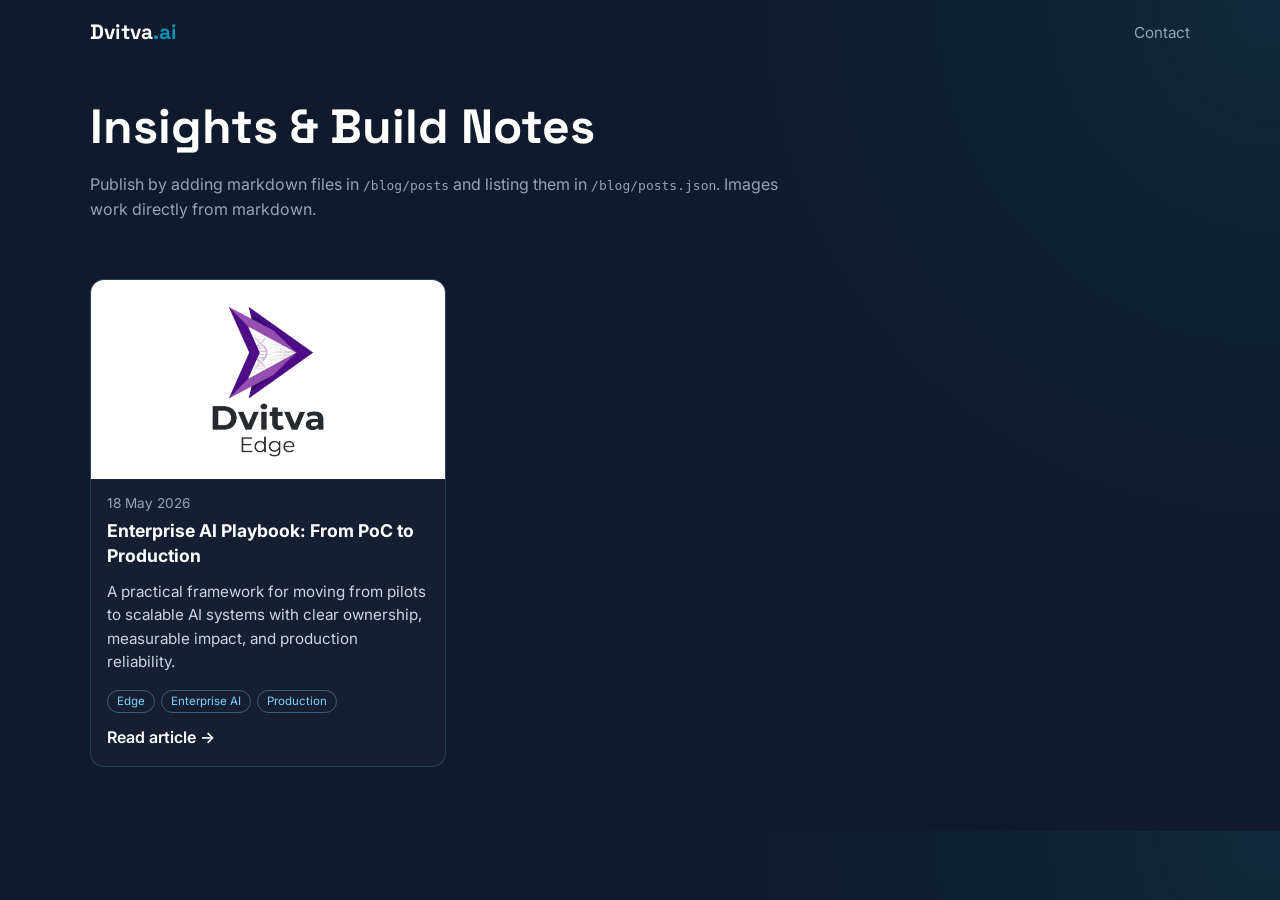
==== blog/index.html @ 95b94b42 "Add lightweight markdown blog with image layout support" ====
<!DOCTYPE html>
<html lang="en">
<head>
<meta charset="UTF-8">
<meta name="viewport" content="width=device-width, initial-scale=1.0">
<title>Dvitva.ai Blog</title>
<link rel="preconnect" href="https://fonts.googleapis.com">
<link href="https://fonts.googleapis.com/css2?family=Inter:wght@300;400;500;600;700;800&family=Space+Grotesk:wght@500;600;700&display=swap" rel="stylesheet">
<style>
:root {
  --navy: #0F1B2D;
  --navy-light: #162032;
  --teal: #0891B2;
  --teal-light: #7DD3FC;
  --white: #FFFFFF;
  --slate: #94A3B8;
  --text: #CBD5E1;
}
* { box-sizing: border-box; }
body {
  margin: 0;
  font-family: 'Inter', sans-serif;
  background: radial-gradient(circle at top right, rgba(8,145,178,0.12), transparent 35%), var(--navy);
  color: var(--white);
}
.container { width: min(1100px, 92vw); margin: 0 auto; }
.topbar {
  display: flex;
  align-items: center;
  justify-content: space-between;
  padding: 1.2rem 0;
}
.brand {
  text-decoration: none;
  color: var(--white);
  font-family: 'Space Grotesk', sans-serif;
  font-size: 1.3rem;
  font-weight: 700;
}
.brand span { color: var(--teal); }
.topbar a.link {
  color: var(--slate);
  text-decoration: none;
  font-size: 0.95rem;
}
header.hero {
  padding: 2rem 0 2.5rem;
}
header.hero h1 {
  margin: 0;
  font-family: 'Space Grotesk', sans-serif;
  font-size: clamp(2rem, 4vw, 3rem);
}
header.hero p {
  margin-top: 0.9rem;
  color: var(--slate);
  max-width: 700px;
  line-height: 1.6;
}
.grid {
  display: grid;
  grid-template-columns: repeat(auto-fill, minmax(280px, 1fr));
  gap: 1rem;
  padding-bottom: 4rem;
}
.card {
  background: rgba(22,32,50,0.92);
  border: 1px solid rgba(125,211,252,0.2);
  border-radius: 14px;
  overflow: hidden;
  display: flex;
  flex-direction: column;
}
.cover {
  width: 100%;
  aspect-ratio: 16 / 9;
  object-fit: contain;
  background: #fff;
  padding: 1rem;
}
.content {
  padding: 1rem 1rem 1.2rem;
}
.meta {
  color: var(--slate);
  font-size: 0.85rem;
  margin-bottom: 0.5rem;
}
.title {
  margin: 0;
  font-size: 1.1rem;
  line-height: 1.4;
}
.excerpt {
  color: var(--text);
  line-height: 1.55;
  margin: 0.7rem 0 1rem;
  font-size: 0.95rem;
}
.tags {
  display: flex;
  flex-wrap: wrap;
  gap: 0.4rem;
}
.tag {
  border: 1px solid rgba(125,211,252,0.35);
  color: var(--teal-light);
  border-radius: 999px;
  padding: 0.22rem 0.55rem;
  font-size: 0.72rem;
}
.cta {
  margin-top: 0.9rem;
  display: inline-block;
  color: var(--white);
  text-decoration: none;
  font-weight: 600;
}
.empty {
  color: var(--slate);
  border: 1px dashed rgba(148,163,184,0.4);
  border-radius: 12px;
  padding: 1rem;
}
</style>
</head>
<body>
  <div class="container">
    <nav class="topbar">
      <a class="brand" href="../index.html">Dvitva<span>.ai</span></a>
      <a class="link" href="../index.html#contact">Contact</a>
    </nav>

    <header class="hero">
      <h1>Insights & Build Notes</h1>
      <p>Publish by adding markdown files in <code>/blog/posts</code> and listing them in <code>/blog/posts.json</code>. Images work directly from markdown.</p>
    </header>

    <main id="blogGrid" class="grid" aria-live="polite"></main>
  </div>

<script>
function formatDate(iso) {
  const date = new Date(iso + 'T00:00:00');
  if (Number.isNaN(date.getTime())) return iso;
  return date.toLocaleDateString('en-IN', { year: 'numeric', month: 'short', day: 'numeric' });
}

function renderPosts(posts) {
  const container = document.getElementById('blogGrid');
  if (!Array.isArray(posts) || posts.length === 0) {
    container.innerHTML = '<div class="empty">No posts yet. Add one in <code>/blog/posts</code> and register it in <code>/blog/posts.json</code>.</div>';
    return;
  }

  const sorted = [...posts].sort((a, b) => String(b.date).localeCompare(String(a.date)));
  container.innerHTML = sorted.map((post) => {
    const tags = Array.isArray(post.tags) ? post.tags : [];
    const safeTitle = post.title || 'Untitled Post';
    const safeExcerpt = post.excerpt || '';
    const safeSlug = encodeURIComponent(post.slug || '');
    const cover = post.cover || '../logos/dvitva-logo.png';

    return `
      <article class="card">
        <img class="cover" src="${cover}" alt="${safeTitle}">
        <div class="content">
          <div class="meta">${formatDate(post.date || '')}</div>
          <h2 class="title">${safeTitle}</h2>
          <p class="excerpt">${safeExcerpt}</p>
          <div class="tags">${tags.map((tag) => `<span class="tag">${tag}</span>`).join('')}</div>
          <a class="cta" href="post.html?slug=${safeSlug}">Read article →</a>
        </div>
      </article>
    `;
  }).join('');
}

fetch('./posts.json')
  .then((res) => {
    if (!res.ok) throw new Error('Could not load posts.json');
    return res.json();
  })
  .then(renderPosts)
  .catch((err) => {
    document.getElementById('blogGrid').innerHTML = `<div class="empty">${err.message}</div>`;
  });
</script>
</body>
</html>
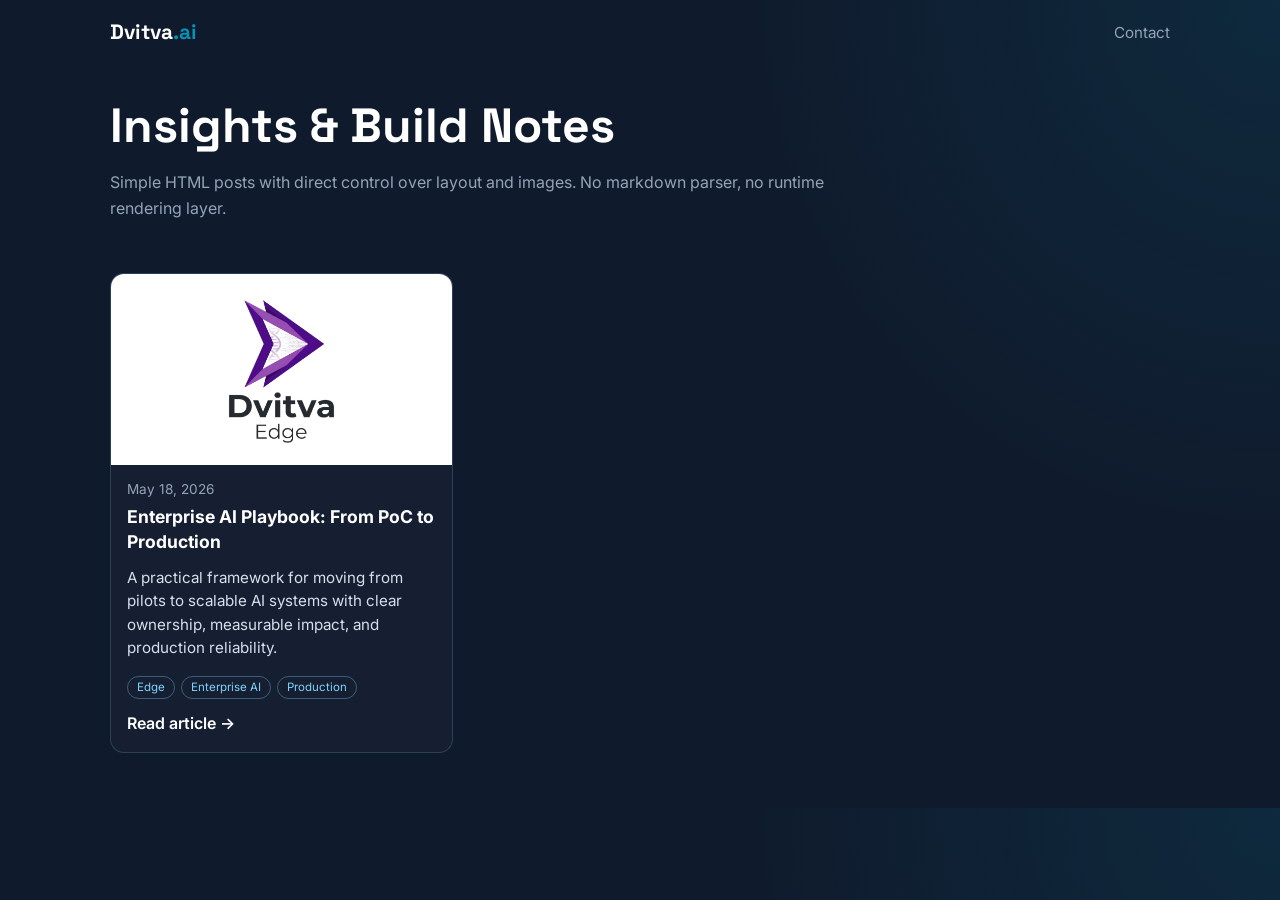
==== commit 9fcec46b: "Switch blog to static HTML pages and shared styles" ====
--- a/blog/index.html
+++ b/blog/index.html
@@ -6,123 +6,7 @@
 <title>Dvitva.ai Blog</title>
 <link rel="preconnect" href="https://fonts.googleapis.com">
 <link href="https://fonts.googleapis.com/css2?family=Inter:wght@300;400;500;600;700;800&family=Space+Grotesk:wght@500;600;700&display=swap" rel="stylesheet">
-<style>
-:root {
-  --navy: #0F1B2D;
-  --navy-light: #162032;
-  --teal: #0891B2;
-  --teal-light: #7DD3FC;
-  --white: #FFFFFF;
-  --slate: #94A3B8;
-  --text: #CBD5E1;
-}
-* { box-sizing: border-box; }
-body {
-  margin: 0;
-  font-family: 'Inter', sans-serif;
-  background: radial-gradient(circle at top right, rgba(8,145,178,0.12), transparent 35%), var(--navy);
-  color: var(--white);
-}
-.container { width: min(1100px, 92vw); margin: 0 auto; }
-.topbar {
-  display: flex;
-  align-items: center;
-  justify-content: space-between;
-  padding: 1.2rem 0;
-}
-.brand {
-  text-decoration: none;
-  color: var(--white);
-  font-family: 'Space Grotesk', sans-serif;
-  font-size: 1.3rem;
-  font-weight: 700;
-}
-.brand span { color: var(--teal); }
-.topbar a.link {
-  color: var(--slate);
-  text-decoration: none;
-  font-size: 0.95rem;
-}
-header.hero {
-  padding: 2rem 0 2.5rem;
-}
-header.hero h1 {
-  margin: 0;
-  font-family: 'Space Grotesk', sans-serif;
-  font-size: clamp(2rem, 4vw, 3rem);
-}
-header.hero p {
-  margin-top: 0.9rem;
-  color: var(--slate);
-  max-width: 700px;
-  line-height: 1.6;
-}
-.grid {
-  display: grid;
-  grid-template-columns: repeat(auto-fill, minmax(280px, 1fr));
-  gap: 1rem;
-  padding-bottom: 4rem;
-}
-.card {
-  background: rgba(22,32,50,0.92);
-  border: 1px solid rgba(125,211,252,0.2);
-  border-radius: 14px;
-  overflow: hidden;
-  display: flex;
-  flex-direction: column;
-}
-.cover {
-  width: 100%;
-  aspect-ratio: 16 / 9;
-  object-fit: contain;
-  background: #fff;
-  padding: 1rem;
-}
-.content {
-  padding: 1rem 1rem 1.2rem;
-}
-.meta {
-  color: var(--slate);
-  font-size: 0.85rem;
-  margin-bottom: 0.5rem;
-}
-.title {
-  margin: 0;
-  font-size: 1.1rem;
-  line-height: 1.4;
-}
-.excerpt {
-  color: var(--text);
-  line-height: 1.55;
-  margin: 0.7rem 0 1rem;
-  font-size: 0.95rem;
-}
-.tags {
-  display: flex;
-  flex-wrap: wrap;
-  gap: 0.4rem;
-}
-.tag {
-  border: 1px solid rgba(125,211,252,0.35);
-  color: var(--teal-light);
-  border-radius: 999px;
-  padding: 0.22rem 0.55rem;
-  font-size: 0.72rem;
-}
-.cta {
-  margin-top: 0.9rem;
-  display: inline-block;
-  color: var(--white);
-  text-decoration: none;
-  font-weight: 600;
-}
-.empty {
-  color: var(--slate);
-  border: 1px dashed rgba(148,163,184,0.4);
-  border-radius: 12px;
-  padding: 1rem;
-}
-</style>
+<link rel="stylesheet" href="./styles.css">
 </head>
 <body>
   <div class="container">
@@ -133,58 +17,25 @@
 
     <header class="hero">
       <h1>Insights & Build Notes</h1>
-      <p>Publish by adding markdown files in <code>/blog/posts</code> and listing them in <code>/blog/posts.json</code>. Images work directly from markdown.</p>
+      <p>Simple HTML posts with direct control over layout and images. No markdown parser, no runtime rendering layer.</p>
     </header>
 
-    <main id="blogGrid" class="grid" aria-live="polite"></main>
-  </div>
-
-<script>
-function formatDate(iso) {
-  const date = new Date(iso + 'T00:00:00');
-  if (Number.isNaN(date.getTime())) return iso;
-  return date.toLocaleDateString('en-IN', { year: 'numeric', month: 'short', day: 'numeric' });
-}
-
-function renderPosts(posts) {
-  const container = document.getElementById('blogGrid');
-  if (!Array.isArray(posts) || posts.length === 0) {
-    container.innerHTML = '<div class="empty">No posts yet. Add one in <code>/blog/posts</code> and register it in <code>/blog/posts.json</code>.</div>';
-    return;
-  }
-
-  const sorted = [...posts].sort((a, b) => String(b.date).localeCompare(String(a.date)));
-  container.innerHTML = sorted.map((post) => {
-    const tags = Array.isArray(post.tags) ? post.tags : [];
-    const safeTitle = post.title || 'Untitled Post';
-    const safeExcerpt = post.excerpt || '';
-    const safeSlug = encodeURIComponent(post.slug || '');
-    const cover = post.cover || '../logos/dvitva-logo.png';
-
-    return `
+    <main class="grid" aria-live="polite">
       <article class="card">
-        <img class="cover" src="${cover}" alt="${safeTitle}">
+        <img class="cover" src="../logos/edge-logo.png" alt="Enterprise AI Playbook">
         <div class="content">
-          <div class="meta">${formatDate(post.date || '')}</div>
-          <h2 class="title">${safeTitle}</h2>
-          <p class="excerpt">${safeExcerpt}</p>
-          <div class="tags">${tags.map((tag) => `<span class="tag">${tag}</span>`).join('')}</div>
-          <a class="cta" href="post.html?slug=${safeSlug}">Read article →</a>
+          <div class="meta">May 18, 2026</div>
+          <h2 class="title">Enterprise AI Playbook: From PoC to Production</h2>
+          <p class="excerpt">A practical framework for moving from pilots to scalable AI systems with clear ownership, measurable impact, and production reliability.</p>
+          <div class="tags">
+            <span class="tag">Edge</span>
+            <span class="tag">Enterprise AI</span>
+            <span class="tag">Production</span>
+          </div>
+          <a class="cta" href="./enterprise-ai-playbook.html">Read article →</a>
         </div>
       </article>
-    `;
-  }).join('');
-}
-
-fetch('./posts.json')
-  .then((res) => {
-    if (!res.ok) throw new Error('Could not load posts.json');
-    return res.json();
-  })
-  .then(renderPosts)
-  .catch((err) => {
-    document.getElementById('blogGrid').innerHTML = `<div class="empty">${err.message}</div>`;
-  });
-</script>
+    </main>
+  </div>
 </body>
 </html>
--- a/blog/styles.css
+++ b/blog/styles.css
@@ -0,0 +1,230 @@
+:root {
+  --navy: #0f1b2d;
+  --navy-light: #162032;
+  --teal: #0891b2;
+  --teal-light: #7dd3fc;
+  --white: #ffffff;
+  --slate: #94a3b8;
+  --text: #d6e0ec;
+}
+
+* {
+  box-sizing: border-box;
+}
+
+body {
+  margin: 0;
+  font-family: "Inter", sans-serif;
+  color: var(--white);
+  background: radial-gradient(circle at top right, rgba(8, 145, 178, 0.12), transparent 35%),
+    var(--navy);
+}
+
+.container {
+  width: min(1060px, 92vw);
+  margin: 0 auto;
+}
+
+.topbar {
+  display: flex;
+  align-items: center;
+  justify-content: space-between;
+  padding: 1.2rem 0;
+}
+
+.brand {
+  text-decoration: none;
+  color: var(--white);
+  font-family: "Space Grotesk", sans-serif;
+  font-size: 1.3rem;
+  font-weight: 700;
+}
+
+.brand span {
+  color: var(--teal);
+}
+
+.topbar .link {
+  color: var(--slate);
+  text-decoration: none;
+  font-size: 0.95rem;
+}
+
+.hero {
+  padding: 1.9rem 0 2.2rem;
+}
+
+.hero h1 {
+  margin: 0;
+  font-family: "Space Grotesk", sans-serif;
+  font-size: clamp(2rem, 4vw, 3rem);
+}
+
+.hero p {
+  margin-top: 0.9rem;
+  color: var(--slate);
+  max-width: 720px;
+  line-height: 1.6;
+}
+
+.grid {
+  display: grid;
+  grid-template-columns: repeat(auto-fill, minmax(280px, 1fr));
+  gap: 1rem;
+  padding-bottom: 3.4rem;
+}
+
+.card {
+  background: rgba(22, 32, 50, 0.92);
+  border: 1px solid rgba(125, 211, 252, 0.2);
+  border-radius: 14px;
+  overflow: hidden;
+  display: flex;
+  flex-direction: column;
+}
+
+.cover {
+  width: 100%;
+  aspect-ratio: 16 / 9;
+  object-fit: contain;
+  background: #fff;
+  padding: 1rem;
+}
+
+.content {
+  padding: 1rem 1rem 1.2rem;
+}
+
+.meta {
+  color: var(--slate);
+  font-size: 0.85rem;
+  margin-bottom: 0.5rem;
+}
+
+.title {
+  margin: 0;
+  font-size: 1.1rem;
+  line-height: 1.4;
+}
+
+.excerpt {
+  color: var(--text);
+  line-height: 1.55;
+  margin: 0.7rem 0 1rem;
+  font-size: 0.95rem;
+}
+
+.tags {
+  display: flex;
+  flex-wrap: wrap;
+  gap: 0.4rem;
+}
+
+.tag {
+  border: 1px solid rgba(125, 211, 252, 0.35);
+  color: var(--teal-light);
+  border-radius: 999px;
+  padding: 0.22rem 0.55rem;
+  font-size: 0.72rem;
+}
+
+.cta {
+  margin-top: 0.9rem;
+  display: inline-block;
+  color: var(--white);
+  text-decoration: none;
+  font-weight: 600;
+}
+
+.article-shell {
+  background: rgba(22, 32, 50, 0.92);
+  border: 1px solid rgba(125, 211, 252, 0.18);
+  border-radius: 16px;
+  padding: 1.4rem 1.2rem;
+  margin-bottom: 3rem;
+}
+
+.article-meta {
+  margin-top: 0.6rem;
+  color: var(--slate);
+  font-size: 0.92rem;
+}
+
+.article {
+  color: var(--text);
+  line-height: 1.72;
+  font-size: 1.04rem;
+}
+
+.article h2,
+.article h3 {
+  color: var(--white);
+  font-family: "Space Grotesk", sans-serif;
+  line-height: 1.3;
+  margin-top: 1.6rem;
+  margin-bottom: 0.6rem;
+}
+
+.article h2 {
+  font-size: 1.45rem;
+}
+
+.article h3 {
+  font-size: 1.2rem;
+}
+
+.article p,
+.article li {
+  margin: 0.7rem 0;
+}
+
+.article ul {
+  padding-left: 1.3rem;
+}
+
+.post-image {
+  margin: 1.2rem 0;
+}
+
+.post-image img {
+  width: 100%;
+  display: block;
+  border-radius: 12px;
+  background: #fff;
+  padding: 0.45rem;
+}
+
+.post-image figcaption {
+  color: var(--slate);
+  font-size: 0.85rem;
+  margin-top: 0.5rem;
+}
+
+.post-image.full {
+  width: 100%;
+}
+
+.post-image.right,
+.post-image.left {
+  width: min(460px, 100%);
+}
+
+.post-image.right {
+  margin: 1rem 0 1rem auto;
+}
+
+.post-image.left {
+  margin: 1rem auto 1rem 0;
+}
+
+@media (max-width: 760px) {
+  .article-shell {
+    padding: 1rem;
+  }
+
+  .post-image.left,
+  .post-image.right {
+    width: 100%;
+    margin: 1rem 0;
+  }
+}
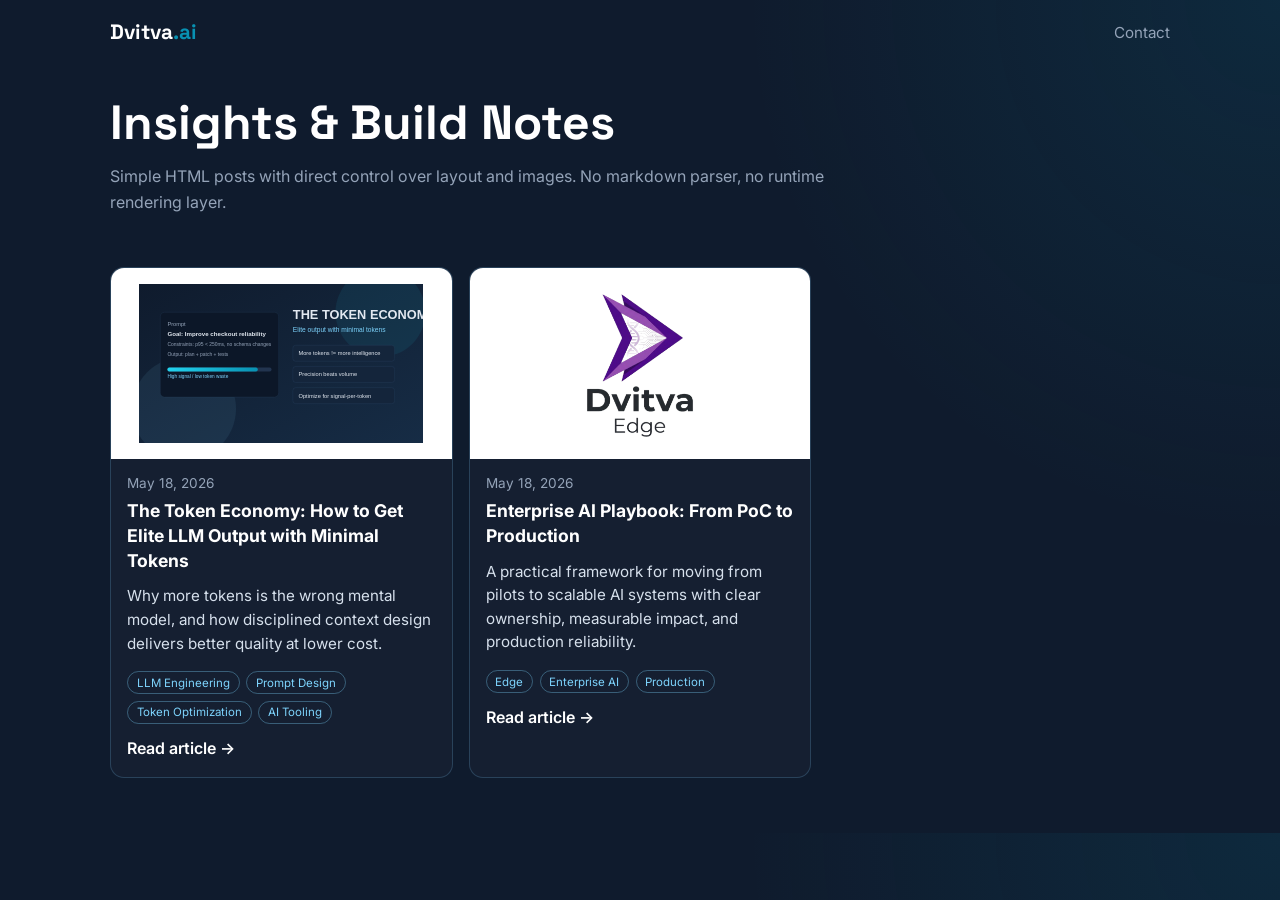
==== commit 9c3c6c52: "Add token economy blog post and assets" ====
--- a/blog/index.html
+++ b/blog/index.html
@@ -22,6 +22,22 @@
 
     <main class="grid" aria-live="polite">
       <article class="card">
+        <img class="cover" src="./images/token-discipline-cover.svg" alt="The Token Economy">
+        <div class="content">
+          <div class="meta">May 18, 2026</div>
+          <h2 class="title">The Token Economy: How to Get Elite LLM Output with Minimal Tokens</h2>
+          <p class="excerpt">Why more tokens is the wrong mental model, and how disciplined context design delivers better quality at lower cost.</p>
+          <div class="tags">
+            <span class="tag">LLM Engineering</span>
+            <span class="tag">Prompt Design</span>
+            <span class="tag">Token Optimization</span>
+            <span class="tag">AI Tooling</span>
+          </div>
+          <a class="cta" href="./token-economy.html">Read article →</a>
+        </div>
+      </article>
+
+      <article class="card">
         <img class="cover" src="../logos/edge-logo.png" alt="Enterprise AI Playbook">
         <div class="content">
           <div class="meta">May 18, 2026</div>
--- a/blog/styles.css
+++ b/blog/styles.css
@@ -58,6 +58,8 @@
   margin: 0;
   font-family: "Space Grotesk", sans-serif;
   font-size: clamp(2rem, 4vw, 3rem);
+  max-width: 22ch;
+  line-height: 1.15;
 }
 
 .hero p {
@@ -140,8 +142,11 @@
   background: rgba(22, 32, 50, 0.92);
   border: 1px solid rgba(125, 211, 252, 0.18);
   border-radius: 16px;
-  padding: 1.4rem 1.2rem;
+  padding: 1.8rem 1.5rem;
   margin-bottom: 3rem;
+  max-width: 920px;
+  margin-left: auto;
+  margin-right: auto;
 }
 
 .article-meta {
@@ -154,6 +159,15 @@
   color: var(--text);
   line-height: 1.72;
   font-size: 1.04rem;
+  max-width: 72ch;
+  margin: 0 auto;
+}
+
+.article .lead {
+  font-size: 1.14rem;
+  line-height: 1.78;
+  color: #e2edf8;
+  margin-top: 0.2rem;
 }
 
 .article h2,
@@ -204,9 +218,14 @@
   width: 100%;
 }
 
+.post-image.center {
+  width: min(560px, 100%);
+  margin: 1.2rem auto;
+}
+
 .post-image.right,
 .post-image.left {
-  width: min(460px, 100%);
+  width: min(400px, 100%);
 }
 
 .post-image.right {
@@ -220,6 +239,10 @@
 @media (max-width: 760px) {
   .article-shell {
     padding: 1rem;
+  }
+
+  .hero {
+    padding: 1.2rem 0 1.5rem;
   }
 
   .post-image.left,
